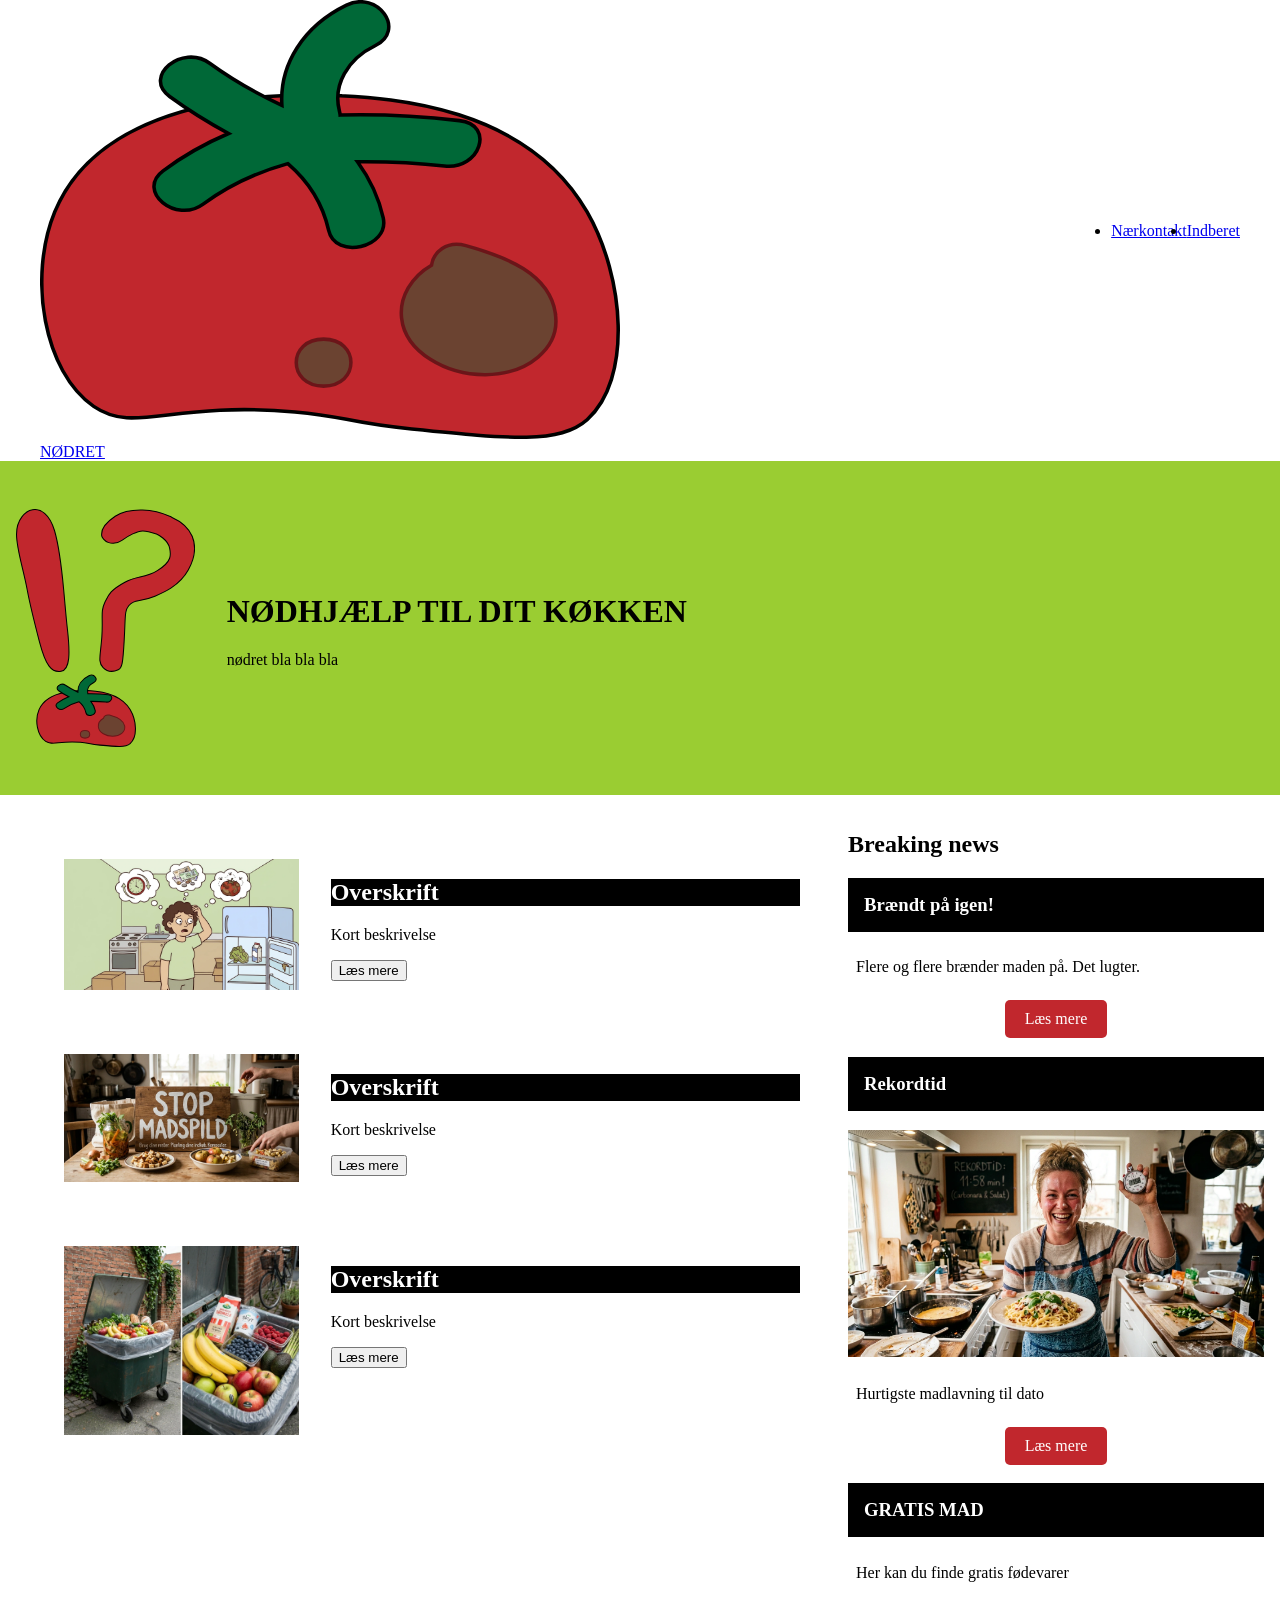
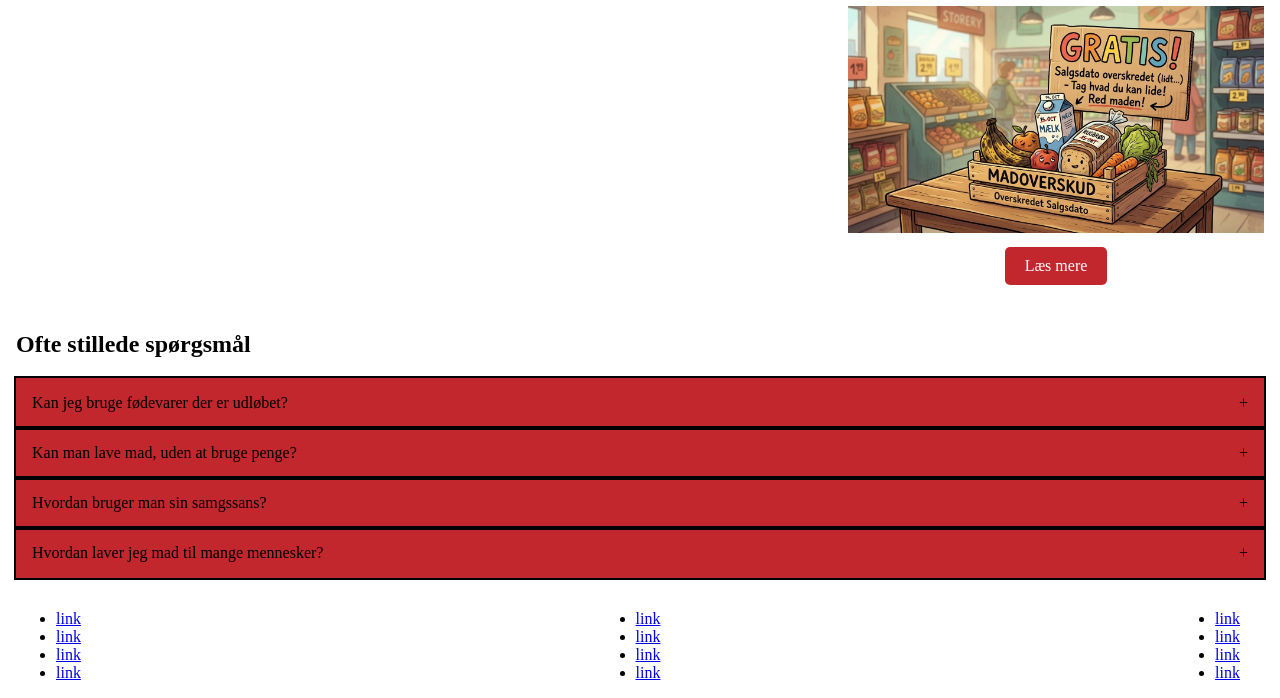
==== index.html @ c87c0c40 "index and color changes" ====
<!DOCTYPE html>
<html lang="da">

<head>
  <meta charset="UTF-8">
  <meta name="viewport" content="width=device-width, initial-scale=1.0">
  <link rel="stylesheet" href="css/custom.css">
  <link rel="stylesheet" href="css/fonts.css">
  <link rel="stylesheet" href="css/general.css">
  <link rel="stylesheet" href="css/layout.css">
  <link rel="stylesheet" href="css/burger.css">
  <link rel="stylesheet" href="css/cards.css">
  <link rel="stylesheet" href="css/index.css">
  <link rel="icon" type="image/png" href="img/fav.png">
  <title>Emergency Site</title>
</head>

<body id="frontpage">
  <header>
    <nav>
      <div id="logotype-wrapper" class="logo">
        <a href="index.html"> <img src="img/logo.svg" alt="">NØDRET</a>
      </div>
      <ul class="menu">
        <li><a class="menuItem" href="instruction.html">Nærkontakt</a></li>
        <li><a class="menuItem" href="register.html">Indberet</a></li>
      </ul>
      <button class="burger">
        <span class="line"></span>
        <span class="line"></span>
        <span class="line"></span>
      </button>
    </nav>
  </header>

  <main>
    <!-- header sektion -->
    <div id="top-section-wrapper">
      <sektion id="index_header">
        <img src="img/hero_logo.svg" alt="">
        <div>
          <h1>NØDHJÆLP TIL DIT KØKKEN</h1>
          <p>nødret bla bla bla</p>
        </div>
      </sektion>
    </div>
    <!-- Sektion med artikler -->
    <div id="index_sections" class="grid_2-1">
      <div>
        <article class="article_card">
          <img src="img/forvirret_panik.webp" alt="">
          <div>
            <h2>Overskrift</h2>
            <p>Kort beskrivelse</p>
            <button popovertarget="popup">Læs mere</button>

            <div id="popup" popover>
              <h2>Oerskriftet i popup</h2>
              <p>Nyheden</p>
            </div>
          </div>
        </article>

        <article class="article_card">
          <img src="img/StopMadspildwebp.webp" alt="">
          <div>
            <h2>Overskrift</h2>
            <p>Kort beskrivelse</p>
            <button popovertarget="popup">Læs mere</button>

            <div id="popup" popover>
              <h2>Oerskriftet i popup</h2>
              <p>Nyheden</p>
            </div>
          </div>
        </article>

        <article class="article_card">
          <img src="img/skraldespand.webp" alt="">
          <div>
            <h2>Overskrift</h2>
            <p>Kort beskrivelse</p>
            <button popovertarget="popup">Læs mere</button>

            <div id="popup" popover>
              <h2>Oerskriftet i popup</h2>
              <p>Nyheden</p>
            </div>
          </div>
        </article>
      </div>

      <!-- Sektion med breaking news -->
      <section id="breaking_section">
        <h2>Breaking news</h2>
        <div class="news-art">
          <h3>Brændt på igen!</h3>
          <p>Flere og flere brænder maden på. Det lugter.</p>
          <a href="" class="btn">Læs mere</a>
        </div>

        <div class="news-art">
          <h3>Rekordtid</h3>
          <img src="img/rekordtid.webp" alt="kvinde der har slået rekord">
          <p>Hurtigste madlavning til dato</p>
          <a href="" class="btn">Læs mere</a>
        </div>

        <div class="news-art">
          <h3>GRATIS MAD</h3>
          <p>Her kan du finde gratis fødevarer</p>
          <img src="img/gratis_varer.webp" alt="">
          <a href="" class="btn">Læs mere</a>
        </div>

      </section>
    </div>

    <!-- Sektion med accordion -->

    <section id="accordion-index">
      <h2>Ofte stillede spørgsmål</h2>
      <details name="faq-foldud">
        <summary>Kan jeg bruge fødevarer der er udløbet?</summary>
        <div>
          <p>Hvis du skal bruge fødevarer der har overskredet udløbsdatoen, skal du benytte dig af dine sanser.
            Kig på varen, kan man se mug mv. På de fleste grøntsager, kan råd skæres af og derved kan varen stadig
            bruges. Hvis det er mug på brød eller andet, bør du smide det ud, da det vil sprede sig via sporer.
          </p>
        </div>
      </details>

      <details name="faq-foldud">
        <summary>Kan man lave mad, uden at bruge penge?</summary>

        <div>
          <p>Indholdet vises kun, når &lt;details&gt; er åben.</p>
        </div>
      </details>

      <details name="faq-foldud">
        <summary>Hvordan bruger man sin samgssans?</summary>

        <div>
          <p>Indholdet vises kun, når &lt;details&gt; er åben.</p>
        </div>
      </details>

      <details name="faq-foldud">
        <summary>Hvordan laver jeg mad til mange mennesker?</summary>

        <div>
          <p>Indholdet vises kun, når &lt;details&gt; er åben.</p>
        </div>
      </details>
    </section>
  </main>

  <footer>
    <nav>
      <ul>
        <li><a href="#">link</a></li>
        <li><a href="#">link</a></li>
        <li><a href="#">link</a></li>
        <li><a href="#">link</a></li>
      </ul>
      <ul>
        <li><a href="#">link</a></li>
        <li><a href="#">link</a></li>
        <li><a href="#">link</a></li>
        <li><a href="#">link</a></li>
      </ul>
      <ul>
        <li><a href="#">link</a></li>
        <li><a href="#">link</a></li>
        <li><a href="#">link</a></li>
        <li><a href="#">link</a></li>
      </ul>
    </nav>
  </footer>
  <script src="js/burger.js"></script>
</body>

</html>
---- css/custom.css ----
:root {
  /* Background color */
  --color-bg: #d0deba;

  /* Header background color */
  --color-head-bg: #c3dbff;

  /* Logotype */
  --color-logotype-bg: #c3dbff;
  --color-text-logotype: #c1bfb8;
  --font-logotype-size: 1rem;

  /* Global menu */
  --color-menu-bg: #c3dbff;
  /* Links */
  --color-link-bg: #c1272d;
  --color-link-hover: #fff;
  --color-link-active: black;
  --border-radius-links: 2px;

  /* Headlines (size)*/
  --font-h1-size: rem;
  --font-h2-size: 1rem;
  --font-h3-size: 1rem;

  --headline2-size: 1rem;
  --headline3-size: 1rem;
  --font-sub1-size: 1rem;

  /* Headlines (color) */
  --color-headline-bg: #4b4545;

  /* Tekst */
  --color-text: #000;
  --color-text-inverted: #000;

  /* Andet tekst */
  --followup-text-size: 1rem;

  /*  Margins */
  --margin-head-bottom: 5px;

  /* Borders */
  --border-radius: 5px;

  /* Cards */
  --color-card-bg: #e3e1d8;
  --color-card-bg-inverted: #4d4e4f;
  --color-cta-card-bg: #847f7e;
  --color-cta-card-bg-inverted: #c0bfb9;

  /* Fonts & font weights*/
  --font-family-sans: ui-sans-serif;
  --font-weight-bold: 700;
  --font-weight-medium: 500;
  --font-weight-regular: 300;
  --font-weight-light: 200;

  /* Infographics background colors*/
  --color-info-bg: #c3dbff;
}
---- css/fonts.css ----
@font-face {
  font-family: "Rubik";
  src:
    url("../fonts/Rubik-VariableFont_wght.woff2") format("woff2-variations"),
    url("/fonts/Rubik-Regular.woff") format("woff");
  font-weight: 200 700;
  font-style: normal;
}

@font-face {
  font-family: "inter";
  src: url();
}
---- css/layout.css ----
/* LAYOUT FOR MAIN CONTENT */
body {
  display: grid;
  grid-template-rows: auto 1fr auto;
  min-height: 100vh;
  margin: 0 auto;
}
main {
  display: grid;
  row-gap: 1rem;
}
main > *:not(:first-child) {
  margin: 0 1rem;
}
main {
  grid-template-rows: min-content min-content 1fr min-content;
}
#instruction main {
  grid-template-rows: min-content min-content min-content 1fr min-content;
}
/* LAYOUT FOR HEADER AND FOOTER */
footer {
  display: grid;
  grid-template-columns: 1fr minmax(300px, 1200px) 1fr;
}

header {
  grid-row: 1;
  display: grid;
  grid-template-columns: 1fr minmax(300px, 1200px) 1fr;
}
header nav,
footer nav {
  grid-column: 2 / 3;
  display: flex;
  justify-content: space-between;
  align-items: center;
}
header nav > * {
  flex: 1;
}
nav ul {
  display: flex;
  justify-content: flex-end;
  align-items: center;
}
header ul {
  height: 100%;
  width: clamp(175px, 50%, 300px);
}
footer ul {
  flex-direction: column;
  padding-left: 1rem;
}

/* LAYOUT FOR SECTIONS */

@media (width > 600px) {
  #instruction > main,
  #register > main {
    grid-template-columns: 5fr 3fr;
    grid-template-rows: auto auto 1fr auto;
  }

  .qr {
    order: 1;
  }

  h1 {
    grid-column: 1 / -1;
  }
}
---- css/burger.css ----
.burger {
  width: 30px;
  height: 20px;
  cursor: pointer;
}

.burger .line {
  display: block;
  width: 100%;
  height: 2px;
  background-color: #333333;
  margin-bottom: 5px;
  transition: 0.2s linear;
}
.burger {
  display: none;
}
@media screen and (width < 800px) {
  .menu {
    display: none;
  }
  .logo {
    flex: 0 0 50vw;
  }
  .burger {
    display: block;
    background-color: transparent;
    border: 0;
    flex: 0 0 auto;
    margin: 0 20px;
  }
  .burger.active .line:nth-child(1) {
    transform: rotate(45deg) translate(5px, 5px);
    transition: 0.2s linear;
  }
  .burger.active .line:nth-child(2) {
    opacity: 0;
    transition: 0.15s linear;
  }
  .burger.active .line:nth-child(3) {
    transform: rotate(-45deg) translate(5px, -5px);
    transition: 0.2s linear;
  }
  nav.active .menu {
    display: block;
    background-color: var(--color-menu-bg);
    position: absolute;
    top: 3.6rem;
    right: 0;
    width: clamp(200px, 50vw, 400px);
    z-index: 1;
    opacity: 0.8;
  }
  header > nav li > a:after {
    content: "";
  }
  nav.active .menu li {
    margin: 40px 20px;
    text-align: right;
  }
  nav.active .menu a {
    font-size: 24px;
  }
}
---- css/cards.css ----
.daily_card {
  background-color: var(--color-card-bg);
  display: grid;
  grid-template-columns: 3fr 5fr;
  gap: 10px;
  padding: 40px 0 40px 20px;
  border-radius: var(--border-radius);
  height: minmax(200px, min-content);
}
.daily_text {
  display: grid;
  grid-template-rows: repeat(3, min-content);
  gap: 10px;
}
.daily_text h2 {
  background-color: var(--color-headline-bg);
  color: var(--color-text-inverted);
  padding: calc(1.1rem / 1.5) 0 calc(1.1rem / 2) 1rem;
  margin: 0 0 0.5rem 0;
}
.daily_text p {
  padding-right: 2rem;
  margin: 0 0 1rem 0;
}
.daily_text .cta_btn {
  justify-self: left;
  width: 80%;
}
.daily_img {
  width: 100%;
  height: 100%;
  object-fit: cover;
}
.news_card {
  background-color: var(--color-card-bg);
  display: grid;
  gap: 0.4rem;
  padding: 1rem 0;
  height: minmax(300px, min-content);
}
.news_card:nth-child(2n) {
  background-color: var(--color-card-bg-inverted);
}
.news_card > * {
  padding: 0 1rem;
}
.news_card h3 {
  margin: 0.5rem 0 0 0;
}
.news_card p {
  margin: 0 0 1rem 0;
}
.news_card:first-child:before {
  content: "BREAKING NEWS";
  background-color: var(--color-headline-bg);
  color: var(--color-text);
  font-size: var(--font-h3-size);
  font-weight: var(--font-weight-medium);
  text-align: center;
  line-height: 1rem;
  padding: calc(1.1rem / 1.5) 0 calc(1.1rem / 2) 0;
}
.news_card:first-child {
  border-radius: var(--border-radius) var(--border-radius) 0 0;
}
.news_card:last-child {
  border-radius: 0 0 var(--border-radius) var(--border-radius);
}

.news_card .cta_btn {
  justify-self: center;
}
.cta_btn {
  display: inline-block;
  padding: 0.4rem 1rem;
  background-color: var(--color-cta-card-bg);
  color: var(--color-text-inverted);
  text-decoration: none;
  width: max-content;
  border-radius: var(--border-radius);
}
.news_card .cta_btn {
  background-color: var(--color-cta-card-bg);
}
.news_card:nth-of-type(2n) .cta_btn {
  background-color: var(--color-cta-card-bg-inverted);
  color: var(--color-text);
}
.cta_btn:after {
  content: "\2192";
  margin-left: 1rem;
}
---- css/index.css ----
[popover] {
  padding: 1rem;
  max-height: 90vh;
  max-width: 90vw;
  width: 65ch;
}

[popover] button {
  position: sticky;
  top: 0;
  justify-self: end;
}

:popover-open {
  display: grid;
}

::backdrop {
  background: #0001;
}

[popover] {
  opacity: 0;
  transition: 1s allow-discrete;
}

:popover-open {
  opacity: 1;
}

@starting-style {
  :popover-open {
    opacity: 0;
  }
}

::backdrop {
  opacity: 0;
  transition: 1s allow-discrete;
}

:popover-open::backdrop {
  opacity: 1;
}

@starting-style {
  :popover-open::backdrop {
    opacity: 0;
  }
}

#top-section-wrapper {
  background-color: yellowgreen;
  p {
    color: black;
  }
  img {
    margin: 1rem;
    max-width: 100%;
  }
}

#index_header {
  display: grid;
  grid-template-columns: 1fr 5fr;
  align-items: center;
  gap: 1rem;
  margin: 2rem auto;
}

.grid_1-2 {
  display: grid;
  grid-template-columns: 1fr 2fr;
}

.article_card {
  display: grid;
  grid-template-columns: 1fr 2fr;
  gap: 2rem;
  row-gap: 2rem;
  margin: 2em;
  padding: 1em;
  background-color: white;
  border-radius: var(--border-radius);
  h2 {
    background-color: black;
    color: #fff;
  }
  img {
    max-width: 100%;
  }
}

.news-art {
  background-color: #fff;
  h3 {
    background-color: black;
    color: white;
    padding: 1rem;
  }
  p {
    padding: 0.5rem;
  }
  a {
    align-self: center;
  }
  img {
    max-width: 100%;
  }
}

.btn {
  display: block;
  width: fit-content;
  margin: 10px auto;
  padding: 10px 20px;
  background-color: #c1272d;
  color: white;
  text-decoration: none;
  border-radius: 5px;
  margin-top: 10px;
}

/* ACCORDION */

#accordion-index {
  align-self: center;
}

details {
  outline: 2px solid #000;
  background-color: #fff;
}

summary {
  background: #c1272d;
  cursor: pointer;
  padding: 1rem;
}

.content {
  padding: 1rem;
}

.content p {
  margin: 0;
}

summary::marker {
  content: none;
}

summary {
  display: flex;
  justify-content: space-between;
  align-items: center;
}

summary::after {
  content: "+";
}

[open] summary::after {
  content: "–";
}

html {
  interpolate-size: allow-keywords;
}

::details-content {
  height: 0;
  transition: 1s allow-discrete;
  overflow: clip;
}

[open]::details-content {
  height: auto;
}

@media (width > 600px) {
  .grid_2-1 {
    display: grid;
    grid-template-columns: 2fr 1fr;
  }
}
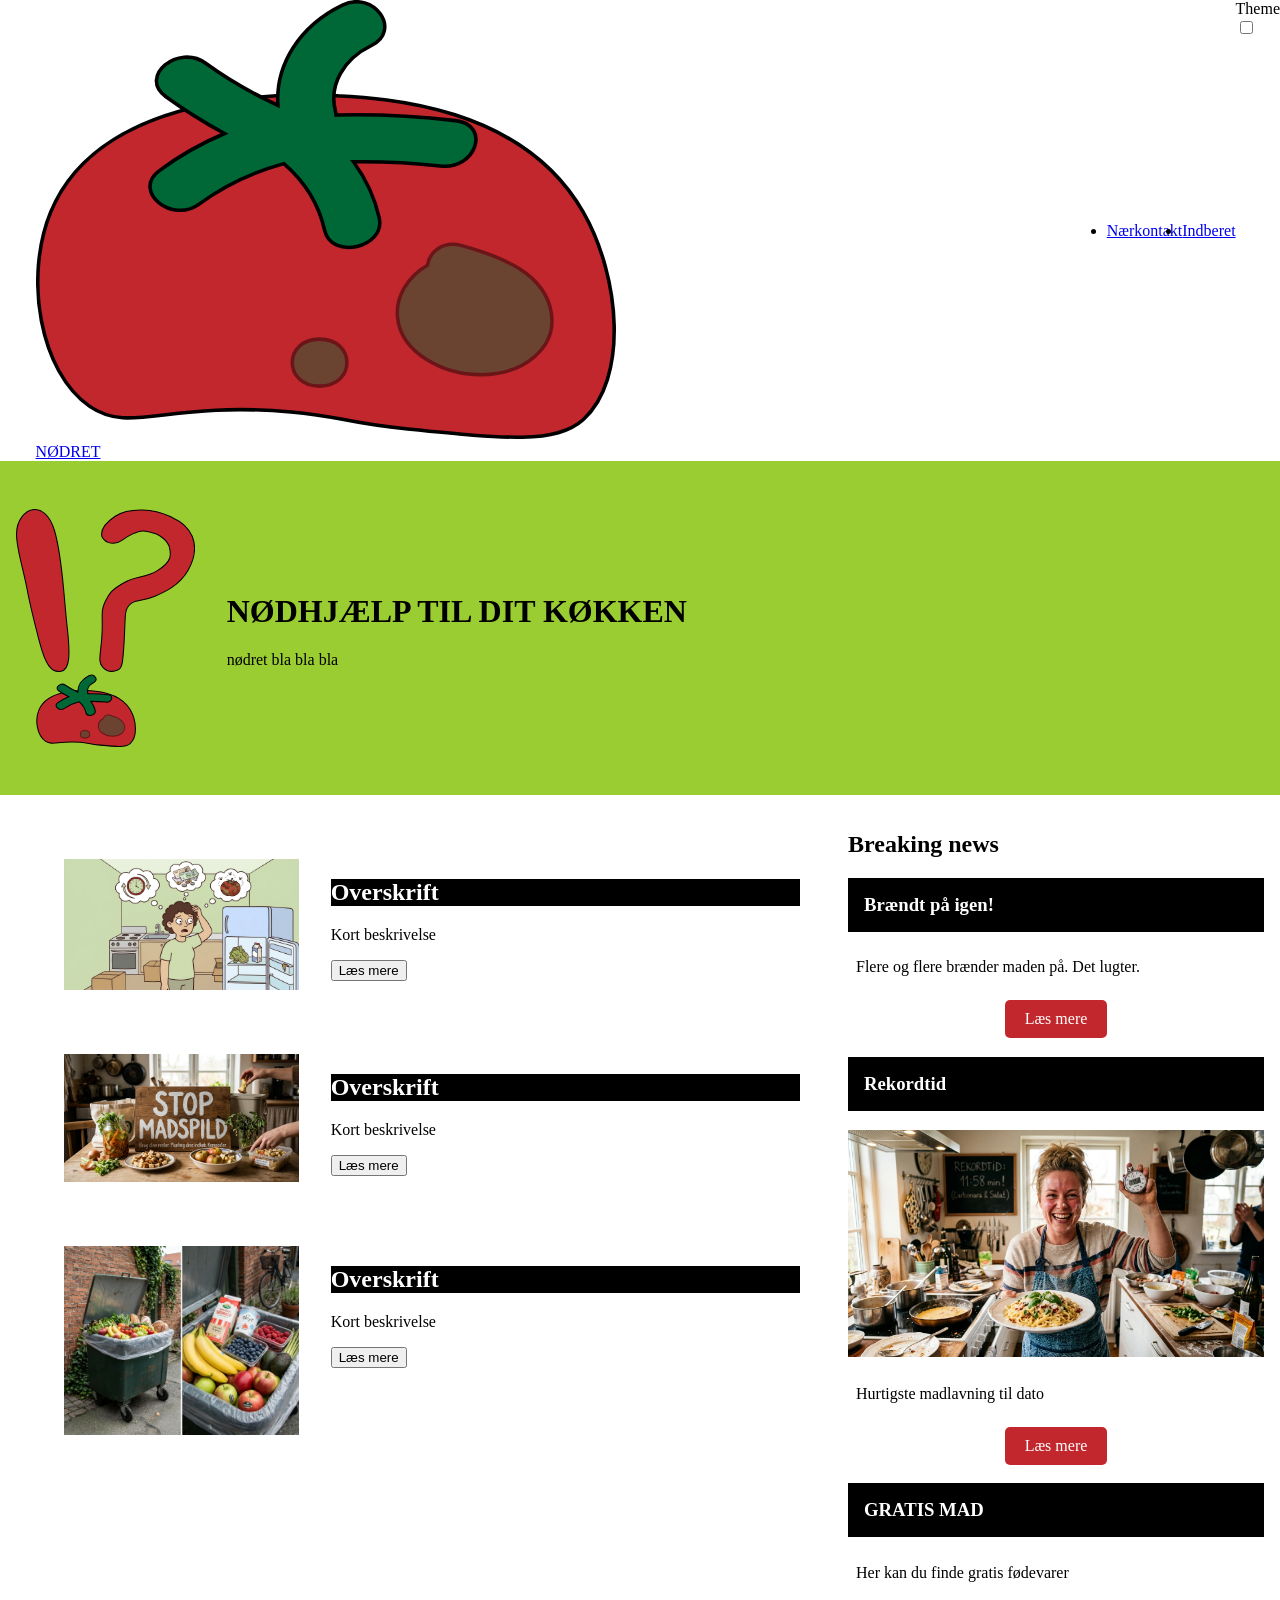
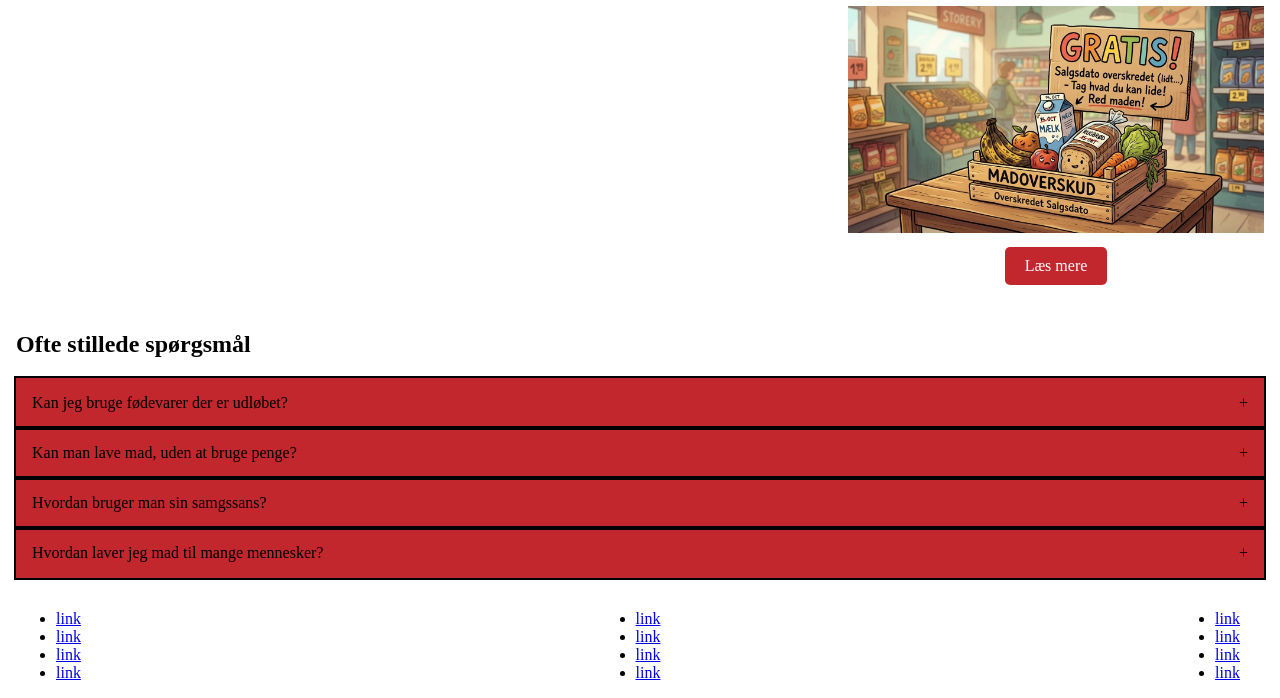
==== commit 13ebcf7f: "darkmode 1st pull" ====
--- a/index.html
+++ b/index.html
@@ -31,6 +31,10 @@
         <span class="line"></span>
       </button>
     </nav>
+    <label>
+      <span class="visually-hidden">Theme</span>
+      <input id="theme-toggle" type="checkbox">
+    </label>
   </header>
 
   <main>
--- a/css/custom.css
+++ b/css/custom.css
@@ -1,4 +1,6 @@
-:root {
+html {
+  /*  darkmode */
+
   /* Background color */
   --color-bg: #d0deba;
 
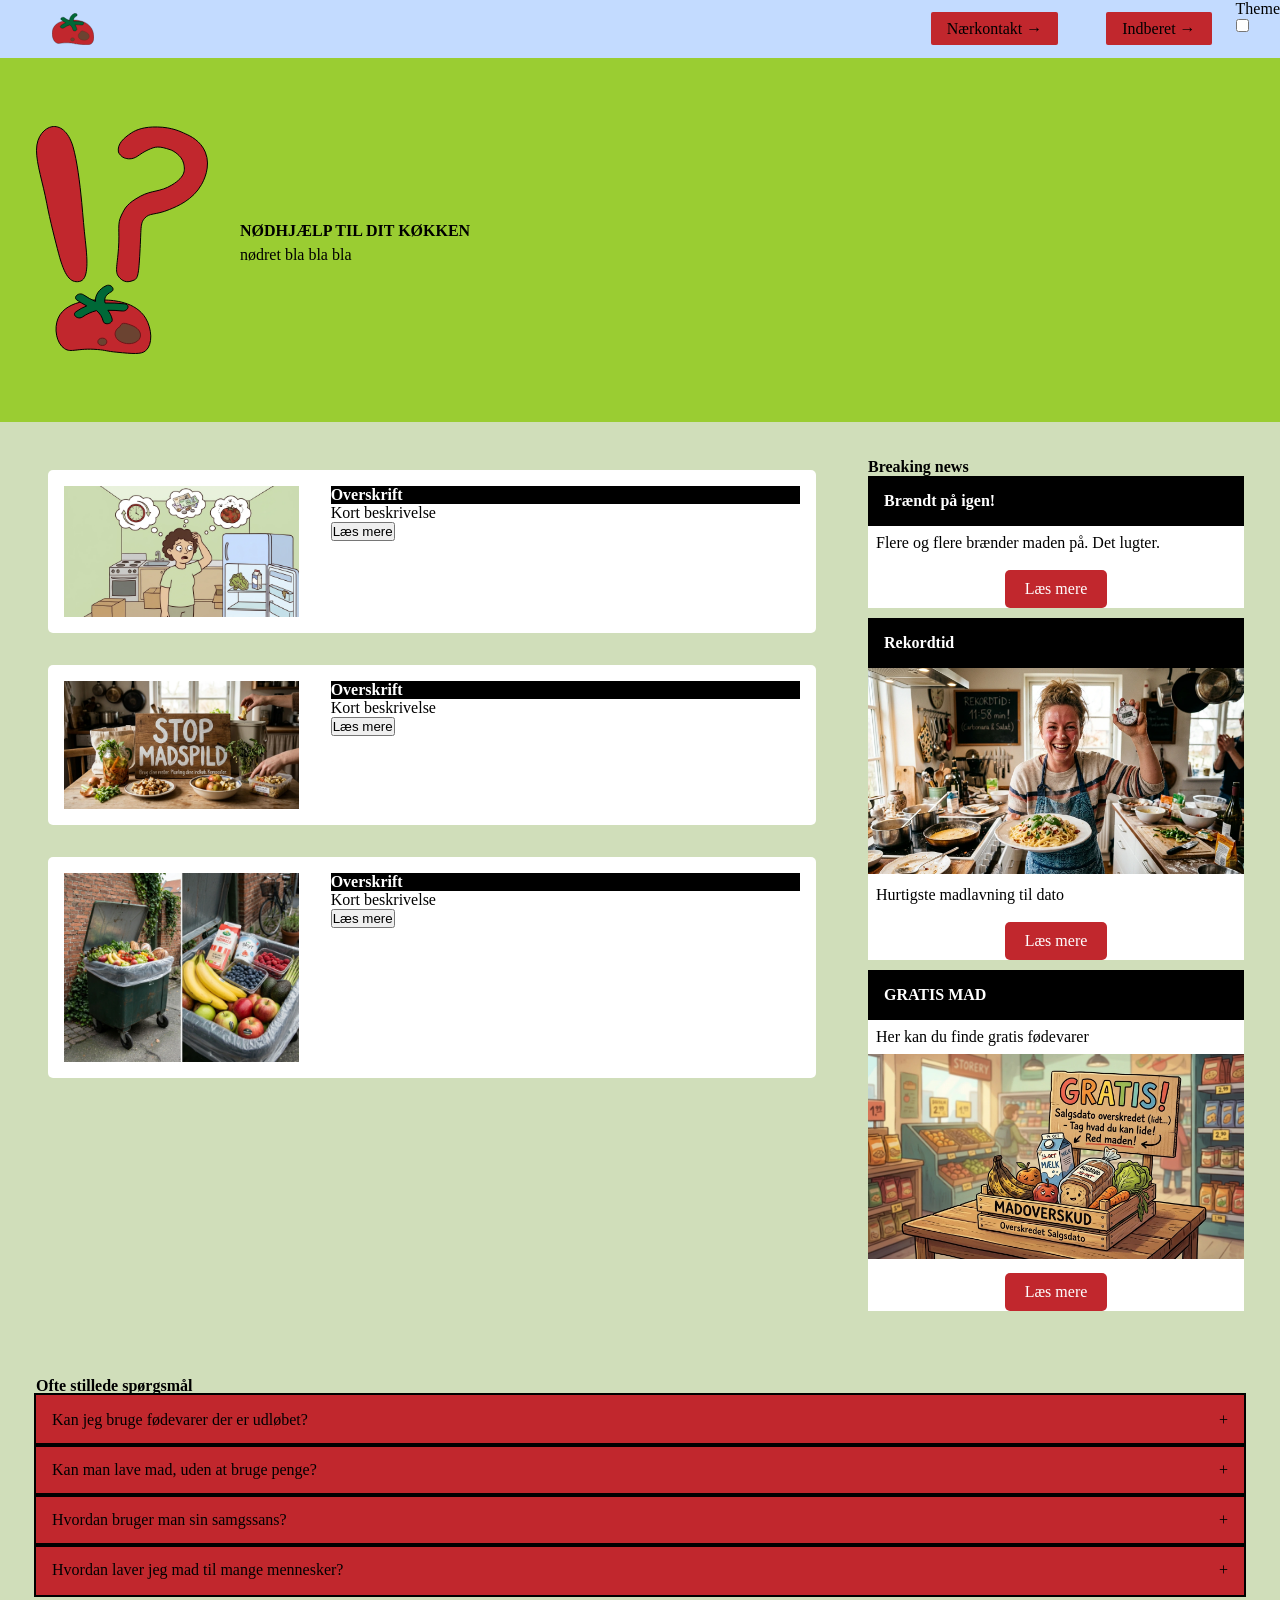
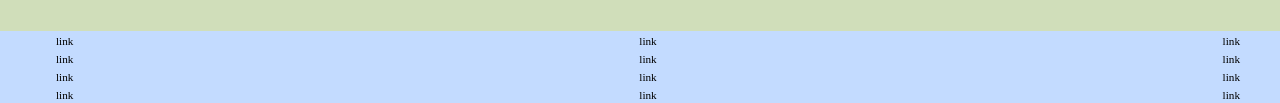
==== commit 500df49f: "rettelser i infographic site plus updtae af logo" ====
--- a/index.html
+++ b/index.html
@@ -19,7 +19,9 @@
   <header>
     <nav>
       <div id="logotype-wrapper" class="logo">
-        <a href="index.html"> <img src="img/logo.svg" alt="">NØDRET</a>
+        <a href="index.html">
+          <img src="img/logo.svg" alt="NØDRET logo">
+        </a>
       </div>
       <ul class="menu">
         <li><a class="menuItem" href="instruction.html">Nærkontakt</a></li>
@@ -40,13 +42,13 @@
   <main>
     <!-- header sektion -->
     <div id="top-section-wrapper">
-      <sektion id="index_header">
+      <section id="index_header">
         <img src="img/hero_logo.svg" alt="">
         <div>
           <h1>NØDHJÆLP TIL DIT KØKKEN</h1>
           <p>nødret bla bla bla</p>
         </div>
-      </sektion>
+      </section>
     </div>
     <!-- Sektion med artikler -->
     <div id="index_sections" class="grid_2-1">
--- a/css/custom.css
+++ b/css/custom.css
@@ -30,7 +30,7 @@
   --font-sub1-size: 1rem;
 
   /* Headlines (color) */
-  --color-headline-bg: #4b4545;
+  --color-headline-bg: #c3dbff;
 
   /* Tekst */
   --color-text: #000;
@@ -46,8 +46,8 @@
   --border-radius: 5px;
 
   /* Cards */
-  --color-card-bg: #e3e1d8;
-  --color-card-bg-inverted: #4d4e4f;
+  --color-card-bg: #d0deba;
+  --color-card-bg-inverted: #7d8a68;
   --color-cta-card-bg: #847f7e;
   --color-cta-card-bg-inverted: #c0bfb9;
 
--- a/css/general.css
+++ b/css/general.css
@@ -0,0 +1,138 @@
+* {
+  margin: 0;
+  padding: 0;
+  box-sizing: border-box;
+}
+body {
+  font-family: var(--font-family-sans);
+  color: var(--color-text);
+  background-color: var(--color-bg);
+}
+header {
+  height: min-content;
+  background-color: var(--color-head-bg);
+}
+
+#main-disclamer {
+  height: 225px;
+  background-color: var(--color-head-bg);
+  display: flex;
+  justify-content: flex-start;
+  align-items: center;
+  padding-left: 2rem;
+  padding-bottom: 2%;
+  margin-bottom: var(--margin-head-bottom);
+}
+#main-disclamer-content {
+  display: flex;
+  column-gap: 1rem;
+}
+main section {
+  padding: 20px;
+  border-radius: var(--border-radius);
+}
+h1 {
+  font-size: var(--font-h1-size);
+  font-weight: var(--font-weight-bold);
+  color: var(--color-text-inverted);
+  margin: 5px 0;
+  line-height: 1.3rem;
+  text-align: left;
+}
+
+#instruction h1,
+#register h1 {
+  margin: 40px 0 20px 0;
+  padding: 15px 30px;
+  background-color: var(--color-head-bg);
+  font-size: var(--font-h2-size);
+}
+#instruction p {
+  grid-column: 1/-1;
+  margin-bottom: 20px;
+  font-size: var(--font-h2-size);
+  line-height: 1.5rem;
+}
+.sub {
+  font-size: var(--font-sub1-size);
+  font-weight: var(--font-weight-light);
+  color: var(--color-text-inverted);
+}
+h2 {
+  font-size: var(--headline2-size);
+}
+h3 {
+  font-size: var(--headline3-size);
+}
+main > h1 {
+  width: calc(80% - 6rem);
+}
+/* NAVIGATION STRUCTURES */
+header > nav {
+  height: 100%;
+  background-color: var(--color-menu-bg);
+}
+nav ul {
+  list-style: none;
+}
+a {
+  font-family: var(--font-family-sans);
+}
+nav a {
+  text-decoration: none;
+  color: var(--color-text);
+}
+/* Måske skal du lave en ny regel for logotype-wrapper, når du har lavet din logotype */
+#logotype-wrapper {
+  background-color: var(--color-logotype-bg);
+  display: flex;
+  justify-content: flex-start;
+  align-items: center;
+  height: 3.6rem;
+}
+#logotype-wrapper > a {
+  display: flex;
+  align-items: center;
+  gap: 0.5rem;
+  color: var(--color-text-logotype);
+  font-size: var(--font-logotype-size);
+  font-weight: var(--font-weight-medium);
+  width: max-content;
+  margin-left: 1rem;
+}
+
+#logotype-wrapper img {
+  height: 2rem;
+  width: auto;
+  display: block;
+}
+
+/* Global menu */
+header nav li a {
+  margin: 1.5rem;
+  background-color: var(--color-link-bg);
+  color: var(--color-text);
+  font-size: var(--followup-text-size);
+  padding: 0.5rem 1rem;
+  border-radius: var(--border-radius-links);
+}
+/* Pilen efter menu-tekst */
+header > nav li > a:after {
+  content: " \2192";
+}
+/* Global menu hover effekt - Lav den om til det, du synes */
+nav a:hover {
+  background-color: var(--color-link-hover);
+}
+nav a:active {
+  background-color: var(--color-link-active);
+}
+
+/* FOOTER */
+footer {
+  background-color: var(--color-head-bg);
+}
+
+footer a {
+  font-size: 0.7rem;
+}
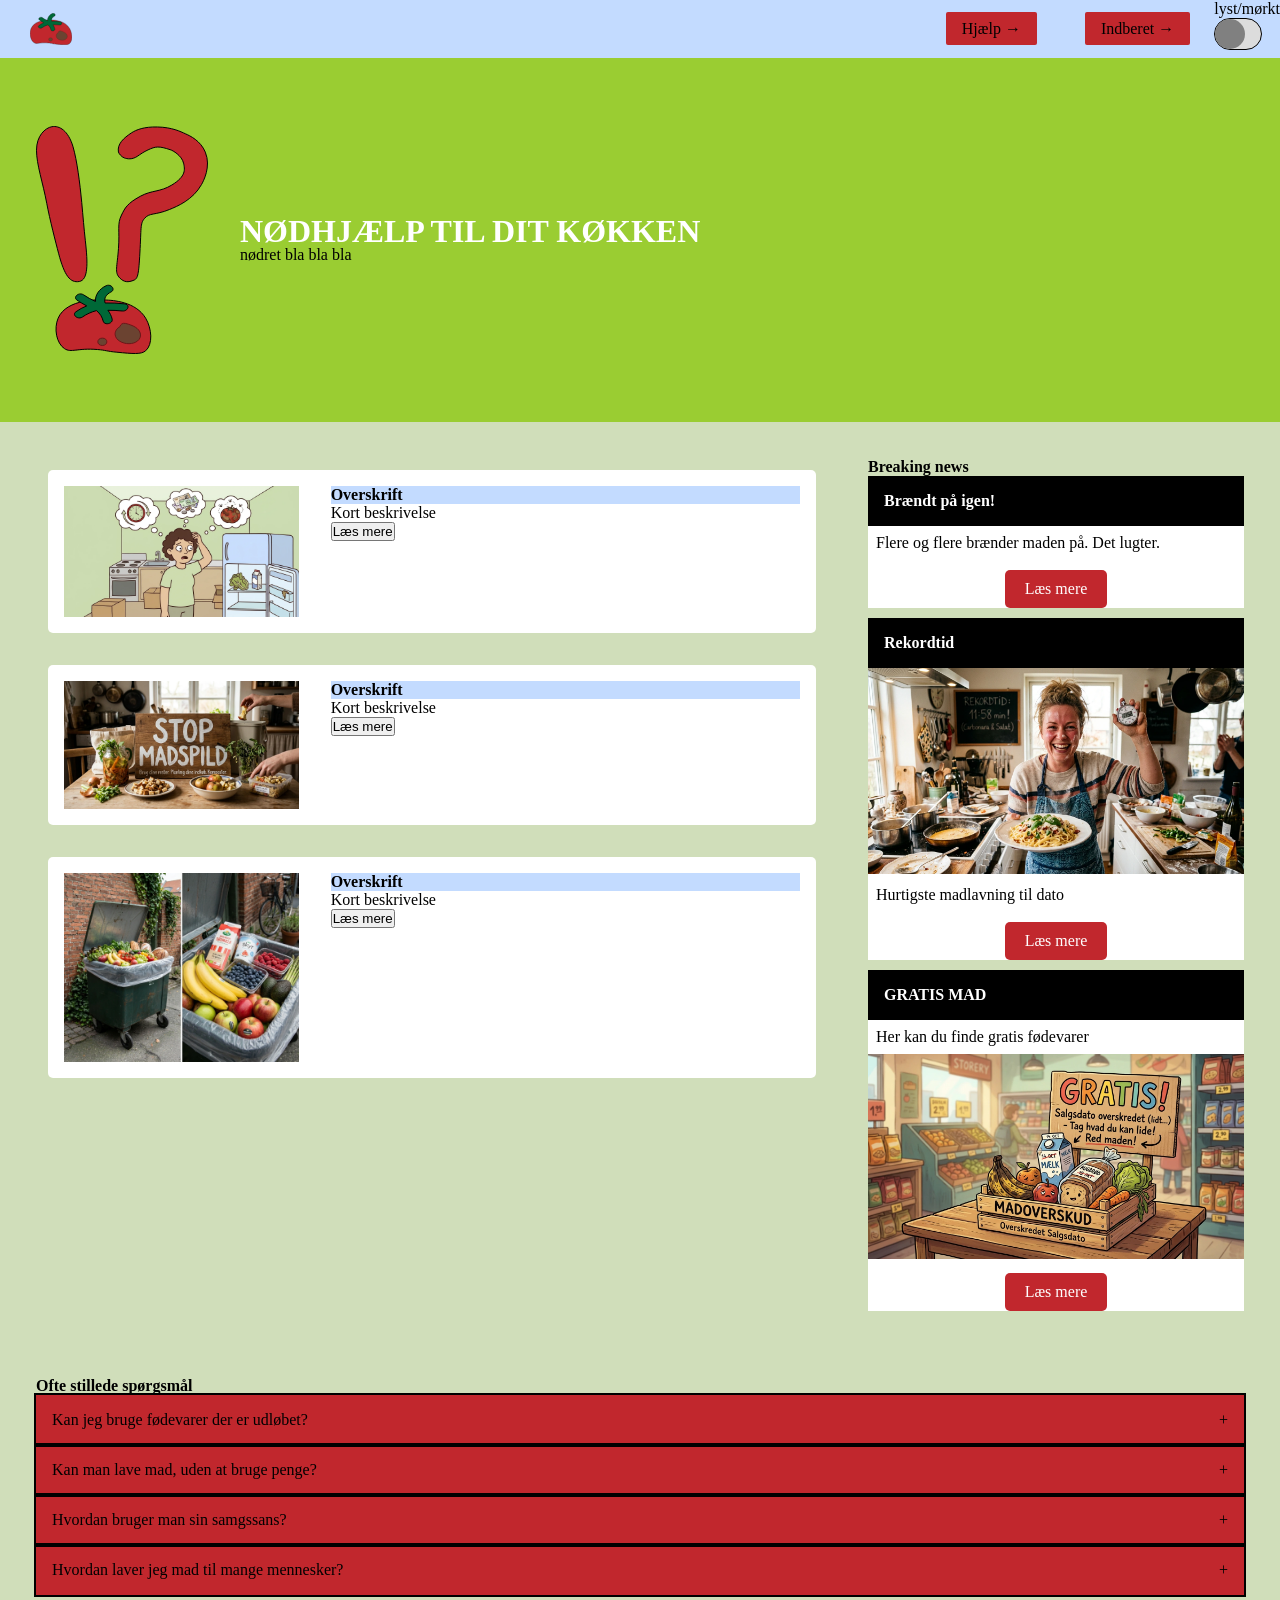
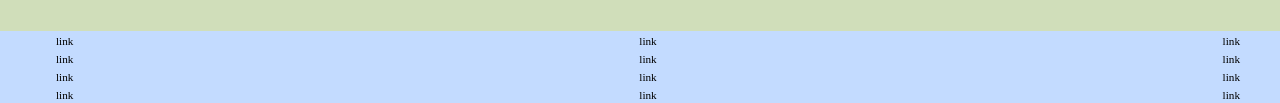
==== commit 20d8385d: "darkmode + header implement" ====
--- a/index.html
+++ b/index.html
@@ -11,6 +11,7 @@
   <link rel="stylesheet" href="css/burger.css">
   <link rel="stylesheet" href="css/cards.css">
   <link rel="stylesheet" href="css/index.css">
+  <link rel="stylesheet" href="css/toggle.css">
   <link rel="icon" type="image/png" href="img/fav.png">
   <title>Emergency Site</title>
 </head>
@@ -24,7 +25,7 @@
         </a>
       </div>
       <ul class="menu">
-        <li><a class="menuItem" href="instruction.html">Nærkontakt</a></li>
+        <li><a class="menuItem" href="instruction.html">Hjælp</a></li>
         <li><a class="menuItem" href="register.html">Indberet</a></li>
       </ul>
       <button class="burger">
@@ -34,7 +35,7 @@
       </button>
     </nav>
     <label>
-      <span class="visually-hidden">Theme</span>
+      <span class="visually-hidden">lyst/mørkt</span>
       <input id="theme-toggle" type="checkbox">
     </label>
   </header>
@@ -185,6 +186,7 @@
     </nav>
   </footer>
   <script src="js/burger.js"></script>
+  <script src="js/main.js"> </script>
 </body>
 
 </html>
--- a/css/custom.css
+++ b/css/custom.css
@@ -1,8 +1,7 @@
 html {
-  /*  darkmode */
-
   /* Background color */
   --color-bg: #d0deba;
+  --color-special-bg: yellowgreen;
 
   /* Header background color */
   --color-head-bg: #c3dbff;
@@ -14,6 +13,7 @@
 
   /* Global menu */
   --color-menu-bg: #c3dbff;
+
   /* Links */
   --color-link-bg: #c1272d;
   --color-link-hover: #fff;
@@ -21,7 +21,7 @@
   --border-radius-links: 2px;
 
   /* Headlines (size)*/
-  --font-h1-size: rem;
+  --font-h1-size: 2rem;
   --font-h2-size: 1rem;
   --font-h3-size: 1rem;
 
@@ -31,10 +31,11 @@
 
   /* Headlines (color) */
   --color-headline-bg: #c3dbff;
+  --color-news-headline-bg: black;
 
   /* Tekst */
   --color-text: #000;
-  --color-text-inverted: #000;
+  --color-text-inverted: #fff;
 
   /* Andet tekst */
   --followup-text-size: 1rem;
@@ -51,6 +52,9 @@
   --color-cta-card-bg: #847f7e;
   --color-cta-card-bg-inverted: #c0bfb9;
 
+  /* Article Cards */
+  --color-article-bg: #fff;
+
   /* Fonts & font weights*/
   --font-family-sans: ui-sans-serif;
   --font-weight-bold: 700;
@@ -61,3 +65,72 @@
   /* Infographics background colors*/
   --color-info-bg: #c3dbff;
 }
+
+#top-section-wrapper {
+  background-color: var(--color-special-bg);
+}
+
+#top-section-wrapper p {
+  color: var(--color-text);
+}
+
+.article_card {
+  background-color: var(--color-article-bg);
+  border-radius: var(--border-radius);
+}
+
+.article_card h2 {
+  background-color: var(--color-headline-bg);
+  color: var(--color-text);
+}
+
+.news-art {
+  background-color: var(--color-article-bg);
+}
+
+.news-art h3 {
+  background-color: var(--color-news-headline-bg);
+  color: var(--color-text-inverted);
+}
+
+.article_card,
+.news-art {
+  border: 1px solid var(--color-border);
+}
+
+.btn {
+  background-color: var(--color-link-bg);
+  color: var(--color-text-inverted);
+}
+/* DARKMODE */
+html.dark {
+  --color-bg: #0f1115;
+  --color-special-bg: #1f6f3a;
+
+  --color-head-bg: #171a21;
+  --color-menu-bg: #171a21;
+
+  --color-logotype-bg: #171a21;
+  --color-text-logotype: #ffffff;
+
+  --color-text: #e6e6e6;
+  --color-text-inverted: #0f1115;
+
+  --color-article-bg: #1c212b;
+  --color-card-bg: #1c212b;
+  --color-card-bg-inverted: #2a2f3a;
+
+  --color-cta-card-bg: #333;
+  --color-cta-card-bg-inverted: #444;
+
+  --color-headline-bg: #262c38;
+  --color-news-headline-bg: #2d3442;
+
+  --color-link-bg: #ff4d5a;
+  --color-link-hover: #ffffff;
+  --color-link-active: #999;
+
+  --color-info-bg: #1b202a;
+
+  --color-border: rgba(255, 255, 255, 0.08);
+}
--- a/css/index.css
+++ b/css/index.css
@@ -50,10 +50,6 @@
 }
 
 #top-section-wrapper {
-  background-color: yellowgreen;
-  p {
-    color: black;
-  }
   img {
     margin: 1rem;
     max-width: 100%;
@@ -80,22 +76,15 @@
   row-gap: 2rem;
   margin: 2em;
   padding: 1em;
-  background-color: white;
+  background-color: var(--color-article-bg);
   border-radius: var(--border-radius);
-  h2 {
-    background-color: black;
-    color: #fff;
-  }
   img {
     max-width: 100%;
   }
 }
 
 .news-art {
-  background-color: #fff;
   h3 {
-    background-color: black;
-    color: white;
     padding: 1rem;
   }
   p {
@@ -114,8 +103,6 @@
   width: fit-content;
   margin: 10px auto;
   padding: 10px 20px;
-  background-color: #c1272d;
-  color: white;
   text-decoration: none;
   border-radius: 5px;
   margin-top: 10px;
--- a/css/toggle.css
+++ b/css/toggle.css
@@ -0,0 +1,40 @@
+html {
+  color-scheme: light;
+}
+
+html.dark {
+  color-scheme: dark;
+}
+
+/* Toggle switch UI */
+#theme-toggle {
+  --h: 2rem;
+  --w: 3rem;
+
+  font: inherit;
+  appearance: none;
+  background: gainsboro;
+  height: var(--h);
+  width: var(--w);
+  border: 1px solid #000;
+  cursor: pointer;
+  border-radius: 9999px;
+  position: relative;
+}
+
+#theme-toggle::before {
+  content: "";
+  position: absolute;
+  top: 0;
+  left: 0;
+
+  height: 100%;
+  aspect-ratio: 1;
+  background: gray;
+  border-radius: 50%;
+  transition: 0.3s;
+}
+
+#theme-toggle:checked::before {
+  transform: translateX(calc(var(--w) - var(--h)));
+}
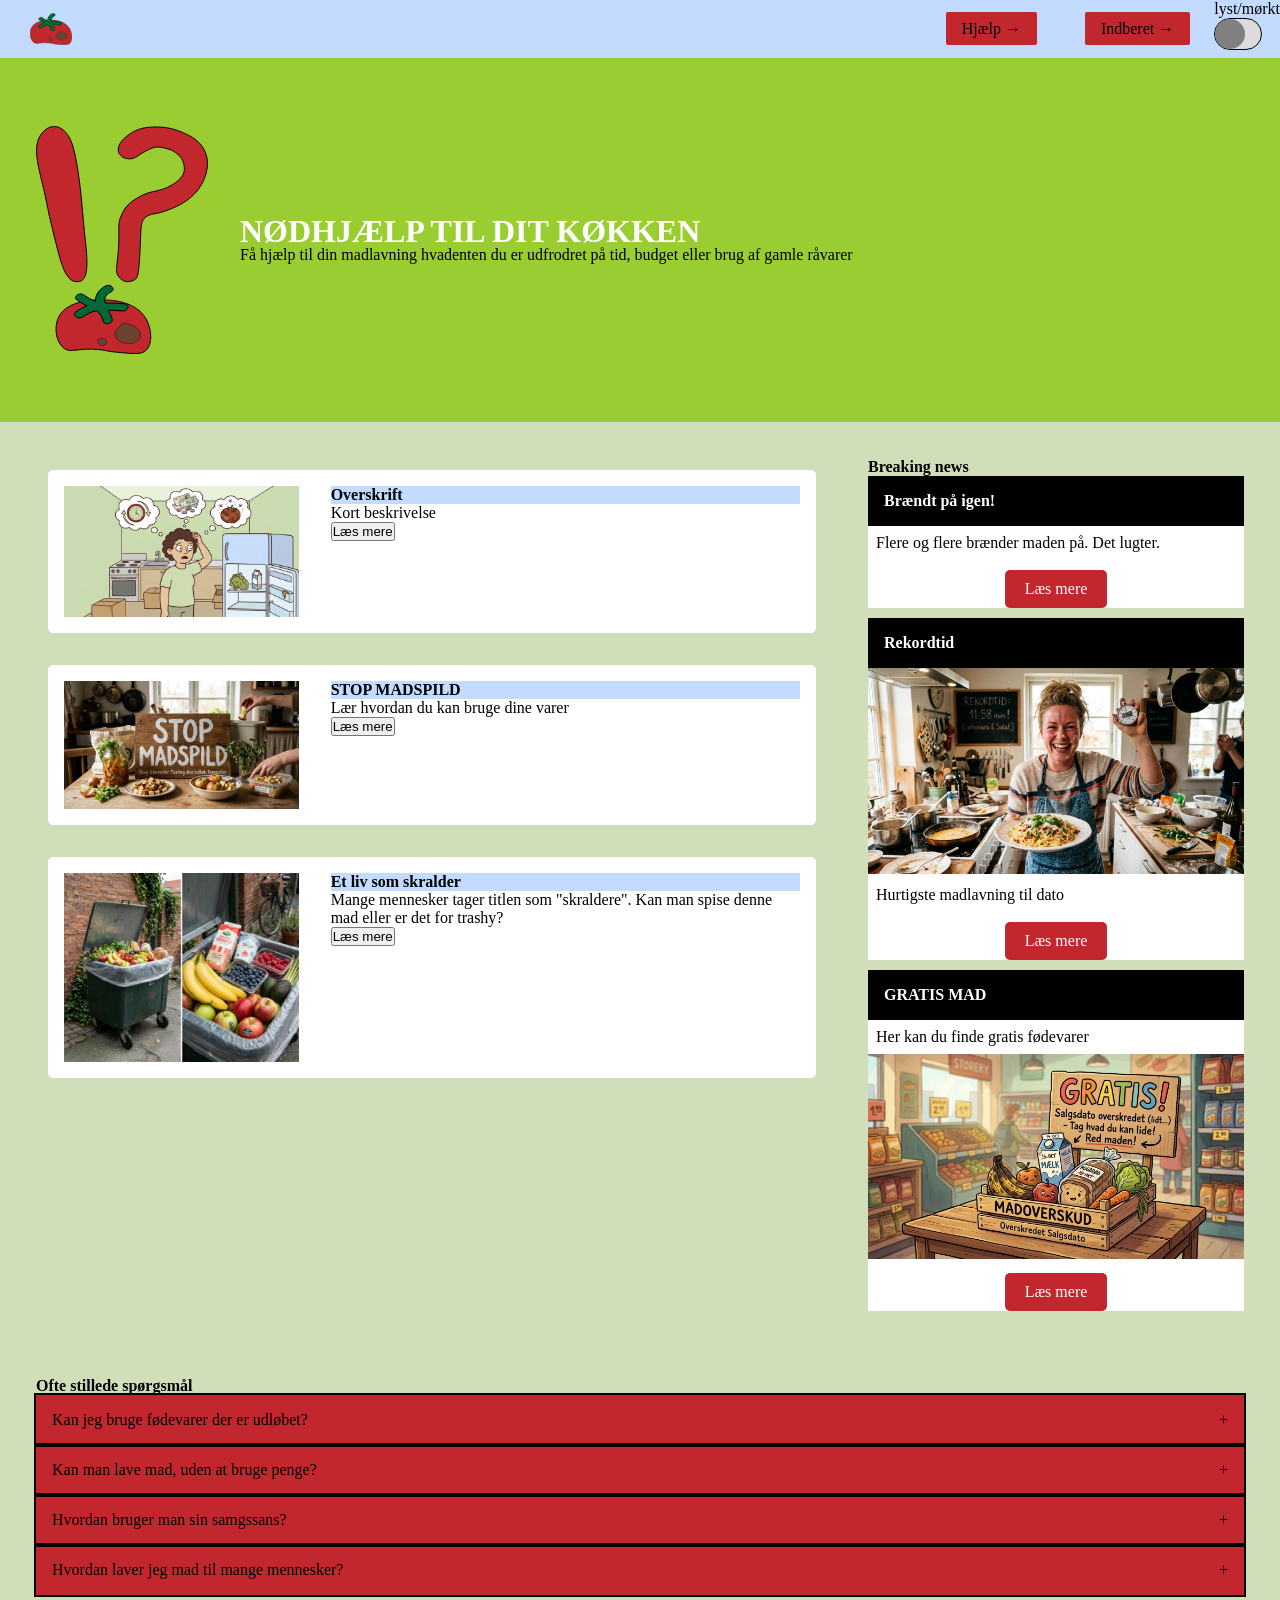
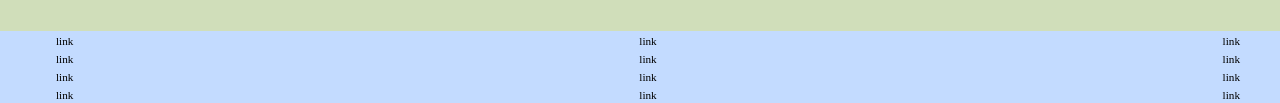
==== commit 7dd2bb27: "små rettelser" ====
--- a/index.html
+++ b/index.html
@@ -12,7 +12,7 @@
   <link rel="stylesheet" href="css/cards.css">
   <link rel="stylesheet" href="css/index.css">
   <link rel="stylesheet" href="css/toggle.css">
-  <link rel="icon" type="image/png" href="img/fav.png">
+  <link rel="icon" type="image/svg" href="img/logo.svg">
   <title>Emergency Site</title>
 </head>
 
@@ -47,7 +47,7 @@
         <img src="img/hero_logo.svg" alt="">
         <div>
           <h1>NØDHJÆLP TIL DIT KØKKEN</h1>
-          <p>nødret bla bla bla</p>
+          <p>Få hjælp til din madlavning hvadenten du er udfrodret på tid, budget eller brug af gamle råvarer</p>
         </div>
       </section>
     </div>
@@ -62,8 +62,9 @@
             <button popovertarget="popup">Læs mere</button>
 
             <div id="popup" popover>
-              <h2>Oerskriftet i popup</h2>
-              <p>Nyheden</p>
+              <h2>Du er lige flyttet hjemmefra</h2>
+              <p>Start langsomt og kast dig ikke ud i vanvittige projekter. Find billige opskrifter på siden og lær
+                hvordan du bruger dine varer</p>
             </div>
           </div>
         </article>
@@ -71,13 +72,14 @@
         <article class="article_card">
           <img src="img/StopMadspildwebp.webp" alt="">
           <div>
-            <h2>Overskrift</h2>
-            <p>Kort beskrivelse</p>
-            <button popovertarget="popup">Læs mere</button>
+            <h2>STOP MADSPILD</h2>
+            <p>Lær hvordan du kan bruge dine varer</p>
+            <button popovertarget="popup1">Læs mere</button>
 
-            <div id="popup" popover>
-              <h2>Oerskriftet i popup</h2>
-              <p>Nyheden</p>
+            <div id="popup1" popover>
+              <h2>Lær reglen for varer</h2>
+              <p>Selvom udløbsdatoen er overskredet, er dine varer ikke ubrugelige. Kig, smag og lugt inden du smider
+                noget ud</p>
             </div>
           </div>
         </article>
@@ -85,13 +87,15 @@
         <article class="article_card">
           <img src="img/skraldespand.webp" alt="">
           <div>
-            <h2>Overskrift</h2>
-            <p>Kort beskrivelse</p>
-            <button popovertarget="popup">Læs mere</button>
+            <h2>Et liv som skralder</h2>
+            <p>Mange mennesker tager titlen som "skraldere". Kan man spise denne mad eller er det for trashy?</p>
+            <button popovertarget="popup2">Læs mere</button>
 
-            <div id="popup" popover>
-              <h2>Oerskriftet i popup</h2>
-              <p>Nyheden</p>
+            <div id="popup2" popover>
+              <h2>Har du tjekket din baggård?</h2>
+              <p>Butikker skal smide mad ud der er overskredet salgsdatoen. Der er forksel på salgsdato og udløbsdato,
+                hvilket vil sige at meget mad går til spilde! Find dit lokale skraldenetværk og begynd at redde gratis
+                mad</p>
             </div>
           </div>
         </article>
--- a/css/index.css
+++ b/css/index.css
@@ -1,13 +1,23 @@
 [popover] {
-  padding: 1rem;
-  max-height: 90vh;
-  max-width: 90vw;
-  width: 65ch;
+  display: grid;
+  gap: 1rem;
+  border: none;
+  border-radius: var(--border-radius);
+  padding: 1.5rem;
+  max-width: 300px;
+  width: 90%;
+
+  background-color: var(--color-article-bg);
+  color: var(--color-text);
+
+  box-shadow: 0 10px 30px rgba(0, 0, 0, 0.2);
+
+  position: fixed;
+  inset: 0;
+  margin: auto;
 }
 
 [popover] button {
-  position: sticky;
-  top: 0;
   justify-self: end;
 }
 
@@ -17,6 +27,8 @@
 
 ::backdrop {
   background: #0001;
+  opacity: 0;
+  transition: 1s allow-discrete;
 }
 
 [popover] {
@@ -32,11 +44,6 @@
   :popover-open {
     opacity: 0;
   }
-}
-
-::backdrop {
-  opacity: 0;
-  transition: 1s allow-discrete;
 }
 
 :popover-open::backdrop {
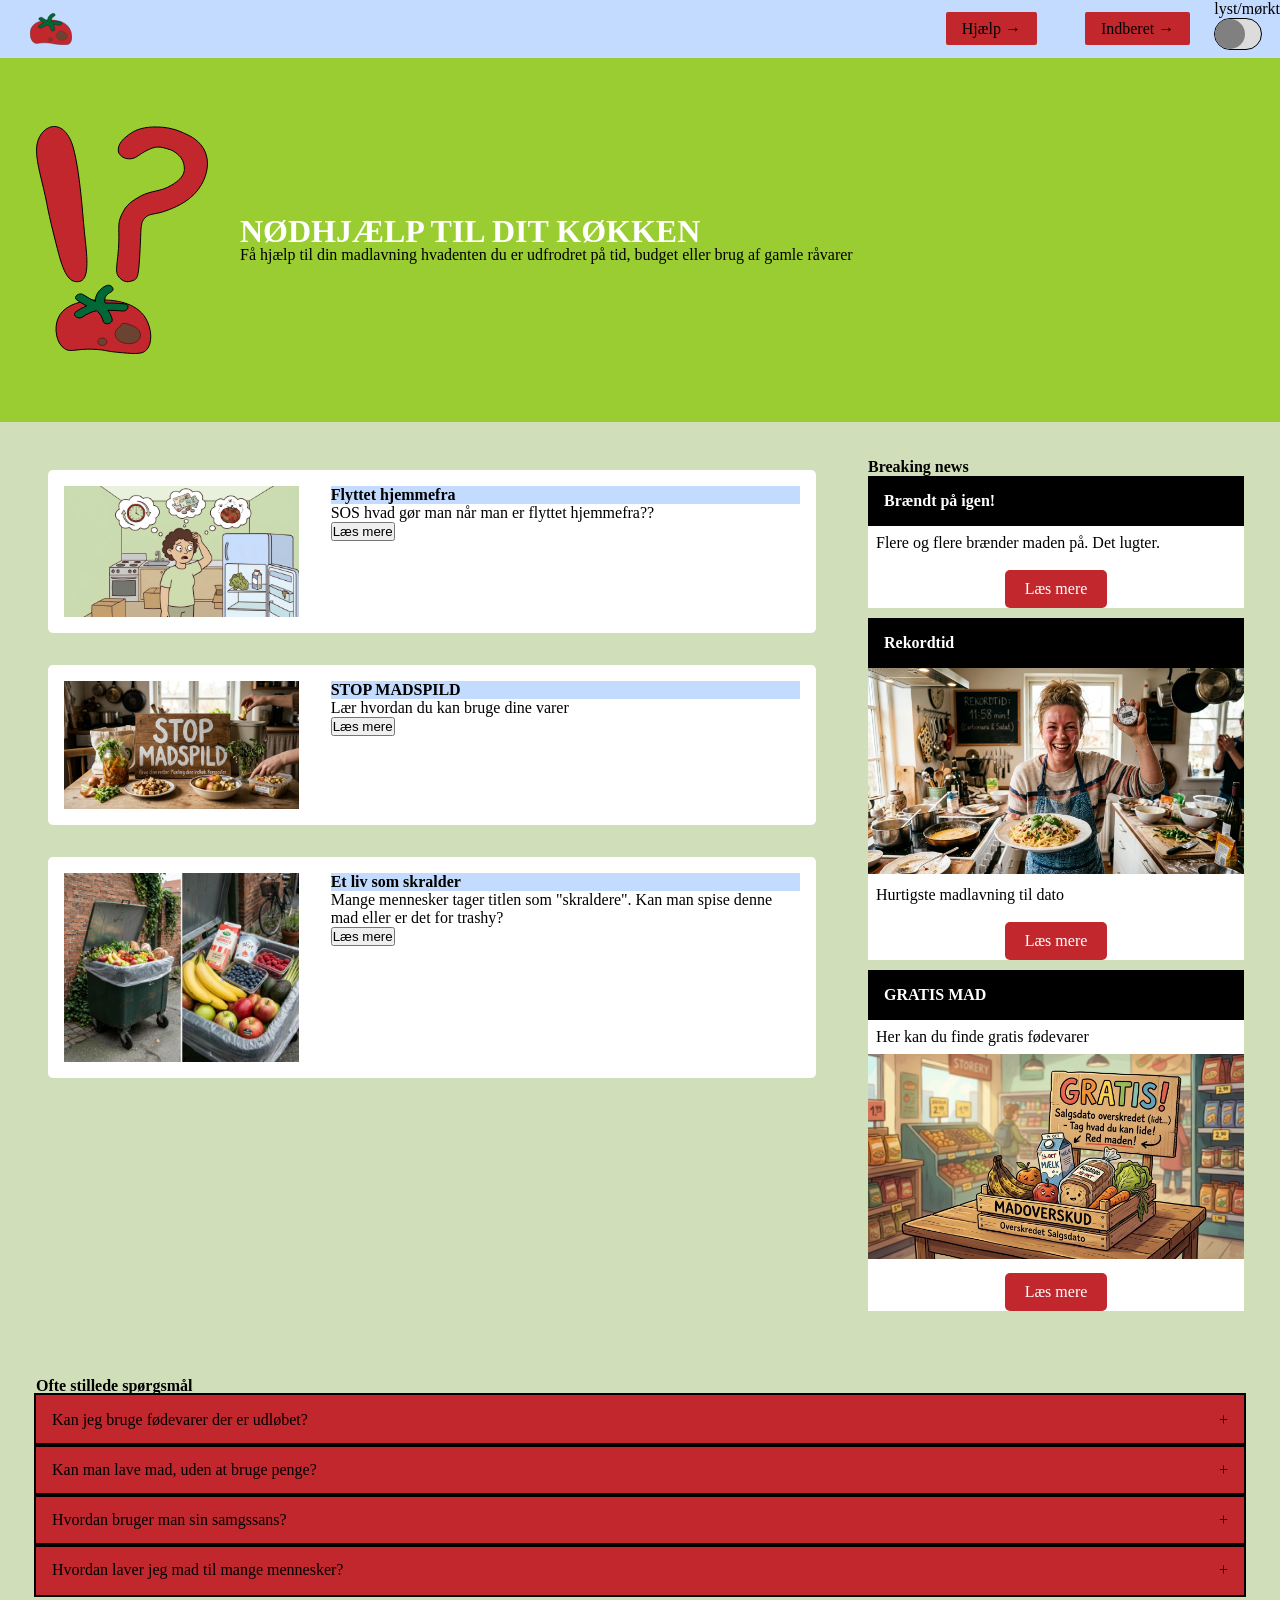
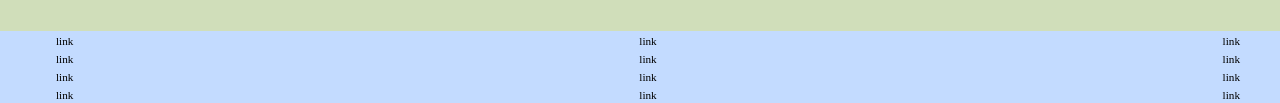
==== commit 7895262f: "index rettelse" ====
--- a/index.html
+++ b/index.html
@@ -57,8 +57,8 @@
         <article class="article_card">
           <img src="img/forvirret_panik.webp" alt="">
           <div>
-            <h2>Overskrift</h2>
-            <p>Kort beskrivelse</p>
+            <h2>Flyttet hjemmefra</h2>
+            <p>SOS hvad gør man når man er flyttet hjemmefra??</p>
             <button popovertarget="popup">Læs mere</button>
 
             <div id="popup" popover>
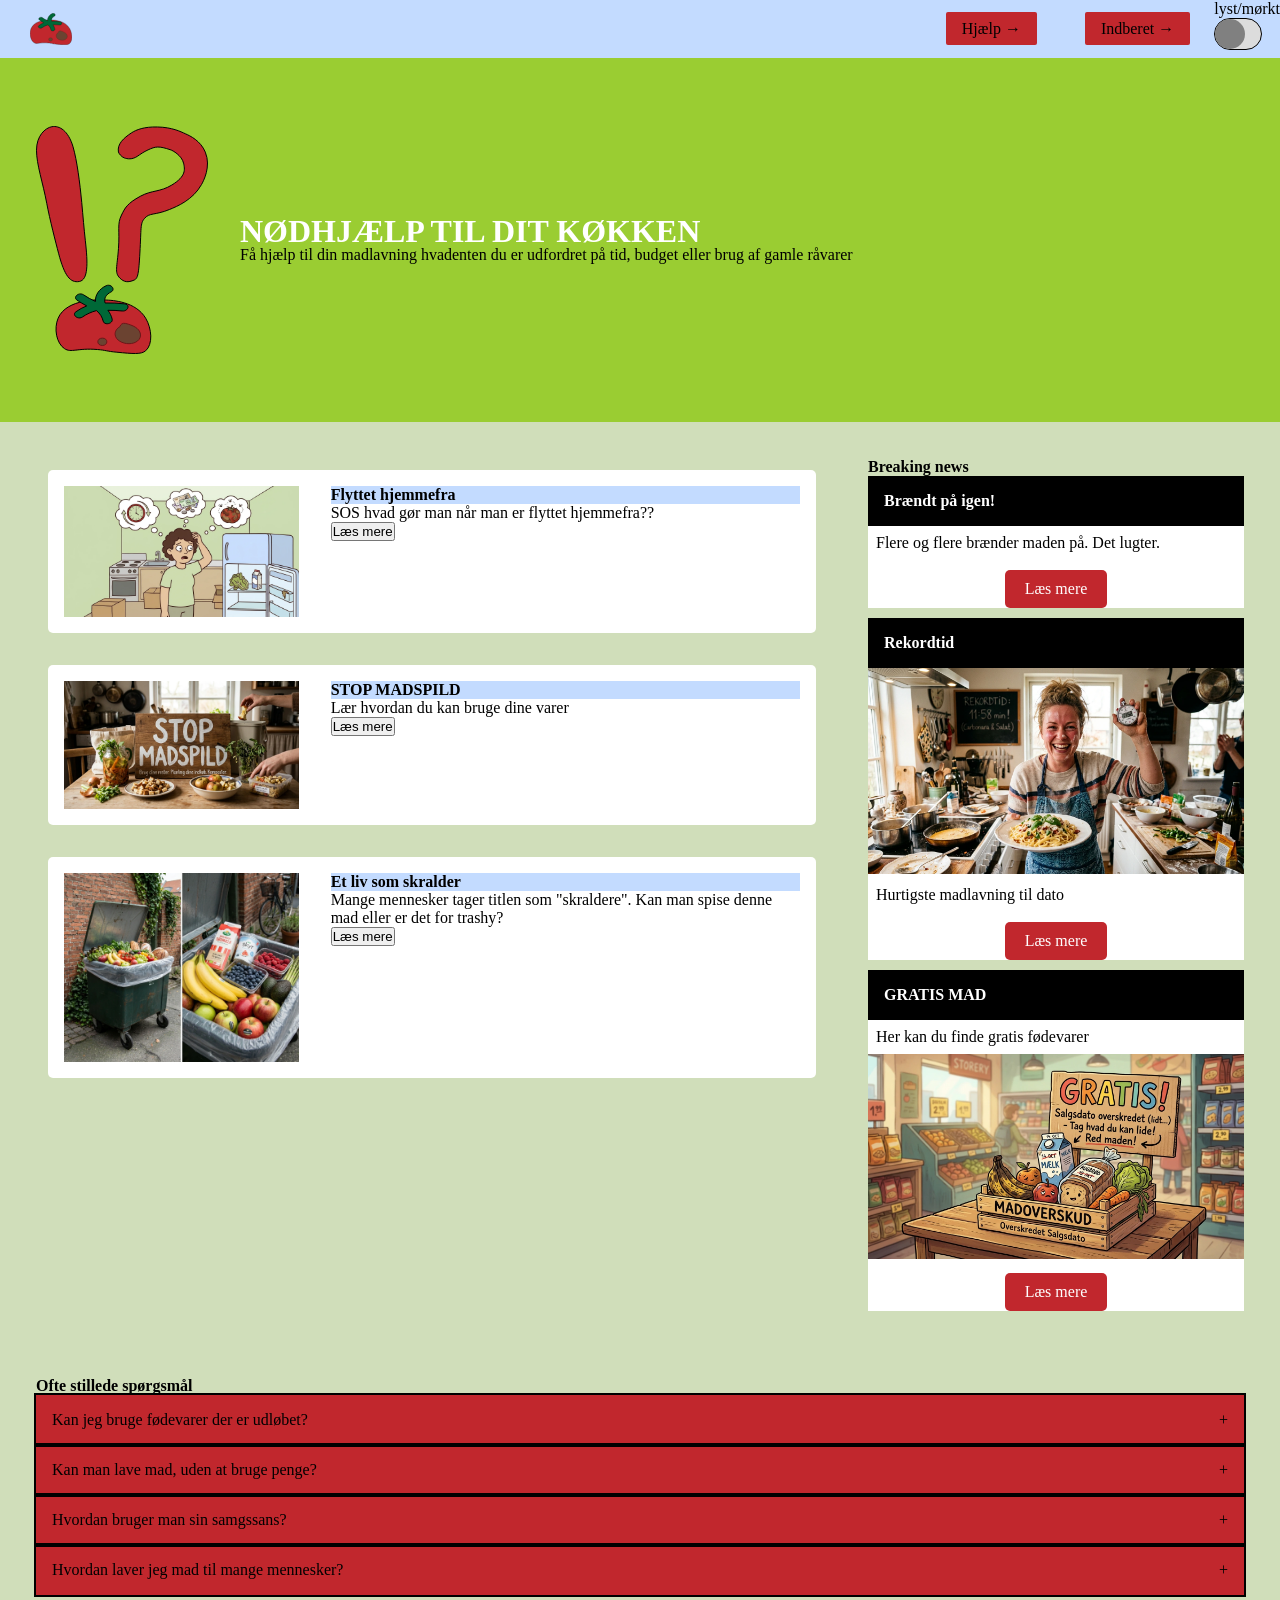
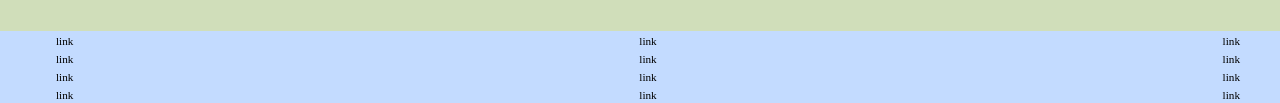
==== commit a760ee52: "stavefejl" ====
--- a/index.html
+++ b/index.html
@@ -47,7 +47,7 @@
         <img src="img/hero_logo.svg" alt="">
         <div>
           <h1>NØDHJÆLP TIL DIT KØKKEN</h1>
-          <p>Få hjælp til din madlavning hvadenten du er udfrodret på tid, budget eller brug af gamle råvarer</p>
+          <p>Få hjælp til din madlavning hvadenten du er udfordret på tid, budget eller brug af gamle råvarer</p>
         </div>
       </section>
     </div>
